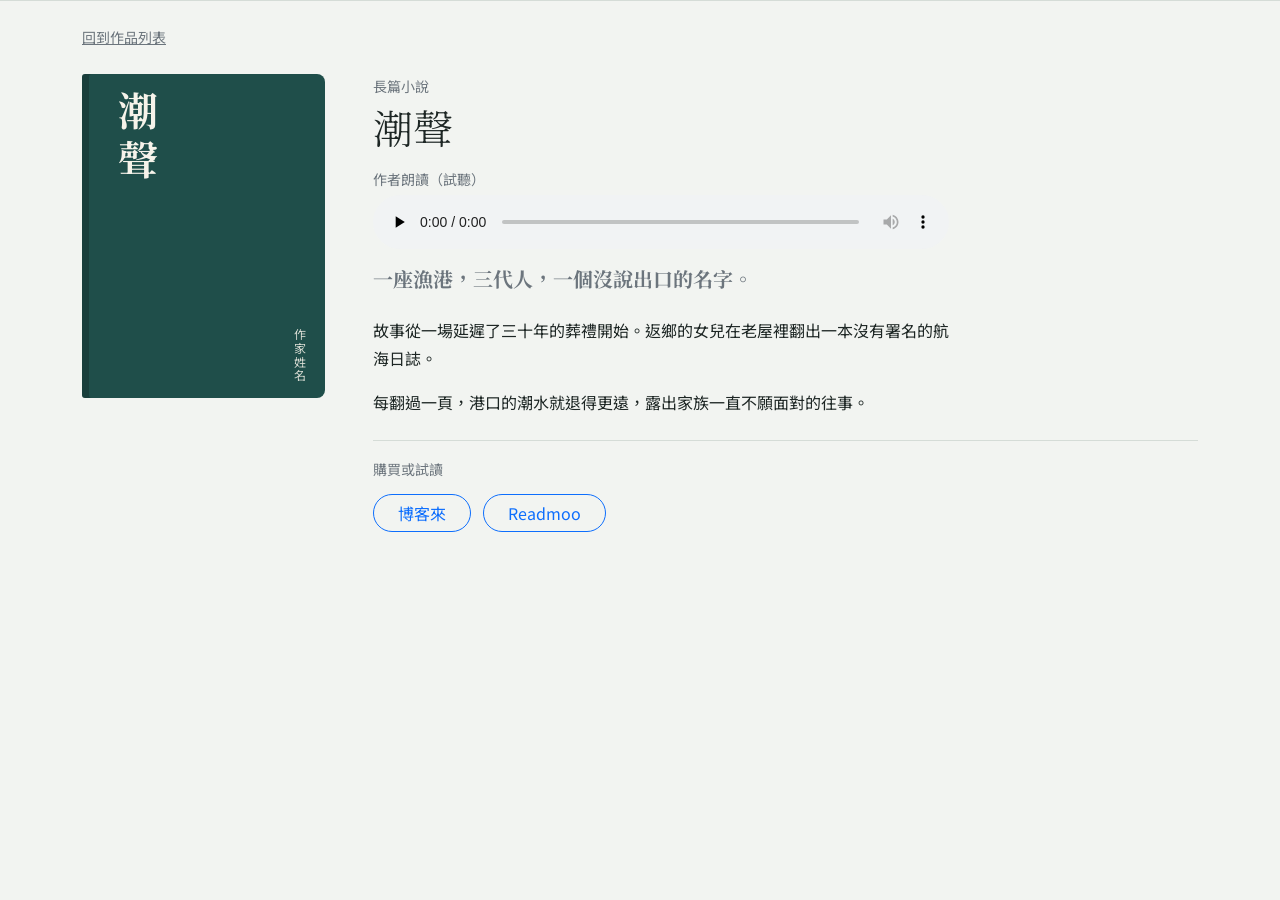
==== work-1.html @ 54c9a1f9 "隱藏網址" ====
<!DOCTYPE html>
<html lang="zh-Hant">
<head>
<meta charset="utf-8">
<meta name="viewport" content="width=device-width, initial-scale=1, viewport-fit=cover">
<title>潮聲｜作家姓名</title>
<meta name="description" content="潮聲（長篇小說）：一座漁港，三代人，一個沒說出口的名字。">
<link rel="preconnect" href="https://fonts.googleapis.com">
<link href="https://fonts.googleapis.com/css2?family=Noto+Sans+TC:wght@400;500&family=Noto+Serif+TC:wght@600;700&display=swap" rel="stylesheet">
<!-- Bootstrap：本地檔案，不使用 CDN -->
<link rel="stylesheet" href="css/bootstrap.min.css">
<link rel="stylesheet" href="css/site.css">
<!-- 自訂 JS（深淺色、GA 統計）：放在 head，讓深淺色在畫面繪製前就設定好 -->
<script src="js/app.js"></script>

<!-- Google tag (gtag.js) -->
<script async src="https://www.googletagmanager.com/gtag/js?id=G-4Z36X9TCG8"></script>
<script>
  window.dataLayer = window.dataLayer || [];
  function gtag(){dataLayer.push(arguments);}
  gtag('js', new Date());

  gtag('config', 'G-4Z36X9TCG8');
</script>

</head>
<body>
<div class="border-bottom small text-secondary">
  <!-- <div class="container py-2">範本預覽：文字與連結皆為示範內容</div> -->
</div>
<main class="container">
  <a class="d-inline-block small text-secondary mt-4" href="index.html">回到作品列表</a>
  <article class="row g-4 g-md-5 py-4 mb-4">
    <div class="col-12 col-md-4 col-lg-3">
      <div class="cover work-cover" style="--c:#1f4e4a"><span class="t">潮聲</span><span class="a">作家姓名</span></div>
    </div>
    <div class="col-12 col-md-8 col-lg-9">
      <p class="small text-secondary mb-0">長篇小說</p>
      <h1 class="display-6 mt-1 mb-1">潮聲</h1>
      <div class="audio-box my-3">
        <p class="small text-secondary mb-1">作者朗讀（試聽）</p>
        <audio controls preload="none" src="audio/work-1.wav" data-audio="work-1" data-title="潮聲">您的瀏覽器不支援音訊播放。</audio>
      </div>
      <p class="serif fs-5 text-secondary mb-4">一座漁港，三代人，一個沒說出口的名字。</p>
      <p class="text-narrow">故事從一場延遲了三十年的葬禮開始。返鄉的女兒在老屋裡翻出一本沒有署名的航海日誌。</p>
      <p class="text-narrow">每翻過一頁，港口的潮水就退得更遠，露出家族一直不願面對的往事。</p>
      <div class="border-top mt-4 pt-3">
        <p class="small text-secondary mb-2">購買或試讀</p>
        <a class="btn btn-outline-primary rounded-pill px-4 me-2 my-1" href="https://example.com/" target="_blank" rel="noopener" data-out="work-1" data-title="潮聲">博客來</a>
        <a class="btn btn-outline-primary rounded-pill px-4 me-2 my-1" href="https://example.com/" target="_blank" rel="noopener" data-out="work-1" data-title="潮聲">Readmoo</a>
      </div>
    </div>
  </article>
</main>

<!-- <footer class="border-top small text-secondary mt-4 py-4">
  <div class="container">請把作家姓名、封面、簡介與購買連結換成你自己的內容。</div>
</footer> -->

<!-- Bootstrap JS：本地檔案，不使用 CDN -->
<script src="js/bootstrap.bundle.min.js"></script>
</body>
</html>
---- css/site.css ----
/* 作家導覽頁：只放 Bootstrap 沒有的部分（書封、字型、配色變數） */
:root,[data-bs-theme="light"]{
  --bs-body-bg:#f2f4f1;--bs-body-color:#1d2624;--bs-secondary-color:#5f6b67;
  --bs-border-color:#d5dcd7;--bs-primary:#1f4e4a;--bs-primary-rgb:31,78,74;
  --bs-link-color:#1f4e4a;--bs-link-hover-color:#143634;
  --surface:#fff;
}
[data-bs-theme="dark"]{
  --bs-body-bg:#111614;--bs-body-color:#e6ebe8;--bs-secondary-color:#9aa6a1;
  --bs-border-color:#2b3532;--bs-primary:#7fc1b8;--bs-primary-rgb:127,193,184;
  --bs-link-color:#7fc1b8;--bs-link-hover-color:#a6d8d1;
  --surface:#1a211f;
}
body{font-family:"Noto Sans TC","PingFang TC","Microsoft JhengHei",system-ui,sans-serif;line-height:1.75;
  padding-top:env(safe-area-inset-top,0px);padding-bottom:env(safe-area-inset-bottom,0px)}
h1,h2,h3,.serif{font-family:"Noto Serif TC","Songti TC","PMingLiU",serif;font-weight:700;line-height:1.35}
.site-title{font-size:clamp(2.4rem,9vw,4.5rem);letter-spacing:.08em}
.lead-narrow{max-width:30em}
.text-narrow{max-width:36em}

/* 書封 */
.cover{aspect-ratio:3/4;background:var(--c);color:#f6f3ea;display:flex;justify-content:space-between;
  padding:1rem .9rem;border-radius:3px 8px 8px 3px;box-shadow:inset 7px 0 0 rgba(0,0,0,.2)}
.cover .t{writing-mode:vertical-rl;font-family:"Noto Serif TC","Songti TC",serif;font-weight:700;
  font-size:clamp(1.7rem,6.5vw,2.5rem);letter-spacing:.22em;margin-left:.4rem}
.cover .a{writing-mode:vertical-rl;align-self:flex-end;font-size:.75rem;opacity:.85;letter-spacing:.15em}
.work-cover{max-width:260px}
.card-link{text-decoration:none;color:inherit;display:block}
.card-link:hover .line{text-decoration:underline}

/* 按鈕與進度條配色 */
.btn-outline-primary{--bs-btn-hover-color:var(--bs-body-bg)}
[data-bs-theme="dark"] .btn-outline-primary{--bs-btn-hover-color:#0f1715}
.progress{height:6px;min-width:80px;background:var(--bs-border-color)}
.btn-pill{border-radius:50rem;--bs-btn-bg:var(--surface);--bs-btn-border-color:var(--bs-border-color);--bs-btn-color:var(--bs-body-color)}
pre{background:var(--surface);border:1px solid var(--bs-border-color);border-radius:.4rem;padding:1rem;font-size:.8rem}
.list-group-item{background:transparent}
a:focus-visible,button:focus-visible{outline:2px solid var(--bs-primary);outline-offset:3px}

/* 實心主色按鈕（Modal 用） */
.btn-primary{--bs-btn-bg:var(--bs-primary);--bs-btn-border-color:var(--bs-primary);--bs-btn-color:#fff;
  --bs-btn-hover-bg:var(--bs-link-hover-color);--bs-btn-hover-border-color:var(--bs-link-hover-color);--bs-btn-hover-color:#fff;
  --bs-btn-active-bg:var(--bs-link-hover-color);--bs-btn-active-border-color:var(--bs-link-hover-color)}
[data-bs-theme="dark"] .btn-primary{--bs-btn-color:#0f1715;--bs-btn-hover-color:#0f1715}

/* 作品頁音檔播放器 */
.audio-box audio{width:100%;max-width:36em;display:block}
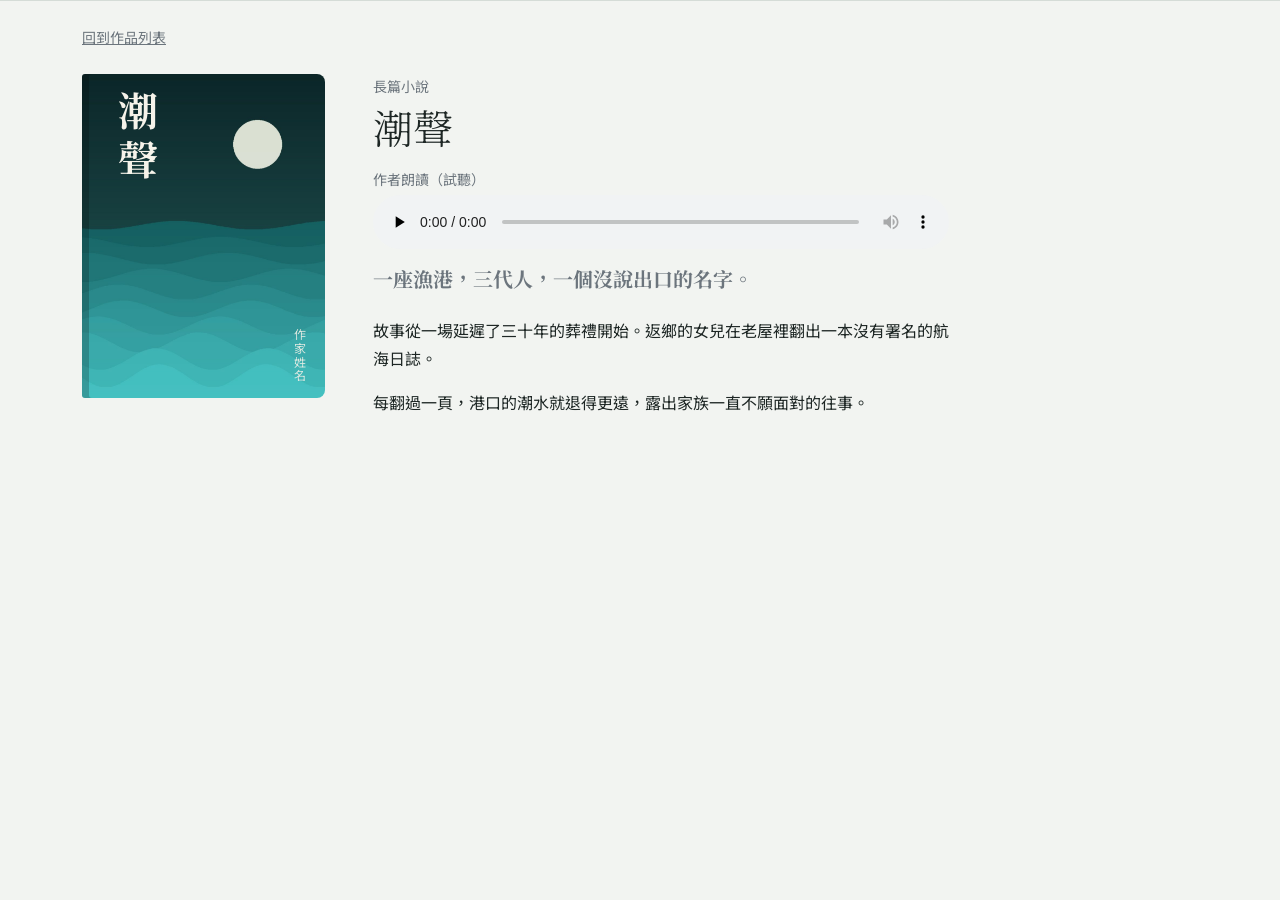
==== commit 9a916960: "背景改bg圖" ====
--- a/work-1.html
+++ b/work-1.html
@@ -14,13 +14,13 @@
 <script src="js/app.js"></script>
 
 <!-- Google tag (gtag.js) -->
-<script async src="https://www.googletagmanager.com/gtag/js?id=G-4Z36X9TCG8"></script>
+<script async src="https://www.googletagmanager.com/gtag/js?id=G-K89PV6KNY3"></script>
 <script>
   window.dataLayer = window.dataLayer || [];
   function gtag(){dataLayer.push(arguments);}
   gtag('js', new Date());
 
-  gtag('config', 'G-4Z36X9TCG8');
+  gtag('config', 'G-K89PV6KNY3');
 </script>
 
 </head>
@@ -31,9 +31,20 @@
 <main class="container">
   <a class="d-inline-block small text-secondary mt-4" href="index.html">回到作品列表</a>
   <article class="row g-4 g-md-5 py-4 mb-4">
+
     <div class="col-12 col-md-4 col-lg-3">
-      <div class="cover work-cover" style="--c:#1f4e4a"><span class="t">潮聲</span><span class="a">作家姓名</span></div>
+      <div class="cover work-cover" style="background-image:url('image/01chaosheng.jpg')">
+        <span class="t">潮聲</span><span class="a">作家姓名</span>
+      </div>
     </div>
+    
+
+    <!-- <div class="col-12 col-md-4 col-lg-3">
+      <div class="cover work-cover" style="--c:#1f4e4a">
+        <span class="t">潮聲</span><span class="a">作家姓名</span>
+      </div>
+    </div> -->
+
     <div class="col-12 col-md-8 col-lg-9">
       <p class="small text-secondary mb-0">長篇小說</p>
       <h1 class="display-6 mt-1 mb-1">潮聲</h1>
@@ -44,11 +55,15 @@
       <p class="serif fs-5 text-secondary mb-4">一座漁港，三代人，一個沒說出口的名字。</p>
       <p class="text-narrow">故事從一場延遲了三十年的葬禮開始。返鄉的女兒在老屋裡翻出一本沒有署名的航海日誌。</p>
       <p class="text-narrow">每翻過一頁，港口的潮水就退得更遠，露出家族一直不願面對的往事。</p>
-      <div class="border-top mt-4 pt-3">
+
+
+      <!-- <div class="border-top mt-4 pt-3">
         <p class="small text-secondary mb-2">購買或試讀</p>
         <a class="btn btn-outline-primary rounded-pill px-4 me-2 my-1" href="https://example.com/" target="_blank" rel="noopener" data-out="work-1" data-title="潮聲">博客來</a>
         <a class="btn btn-outline-primary rounded-pill px-4 me-2 my-1" href="https://example.com/" target="_blank" rel="noopener" data-out="work-1" data-title="潮聲">Readmoo</a>
-      </div>
+      </div> -->
+
+
     </div>
   </article>
 </main>
--- a/css/site.css
+++ b/css/site.css
@@ -45,3 +45,13 @@
 
 /* 作品頁音檔播放器 */
 .audio-box audio{width:100%;max-width:36em;display:block}
+
+
+
+.cover {
+  background-color: var(--c);          /* 備用色 */
+  background-image: var(--img);
+  background-size: cover;              /* 填滿並裁切 */
+  background-position: center;
+  background-repeat: no-repeat;
+}
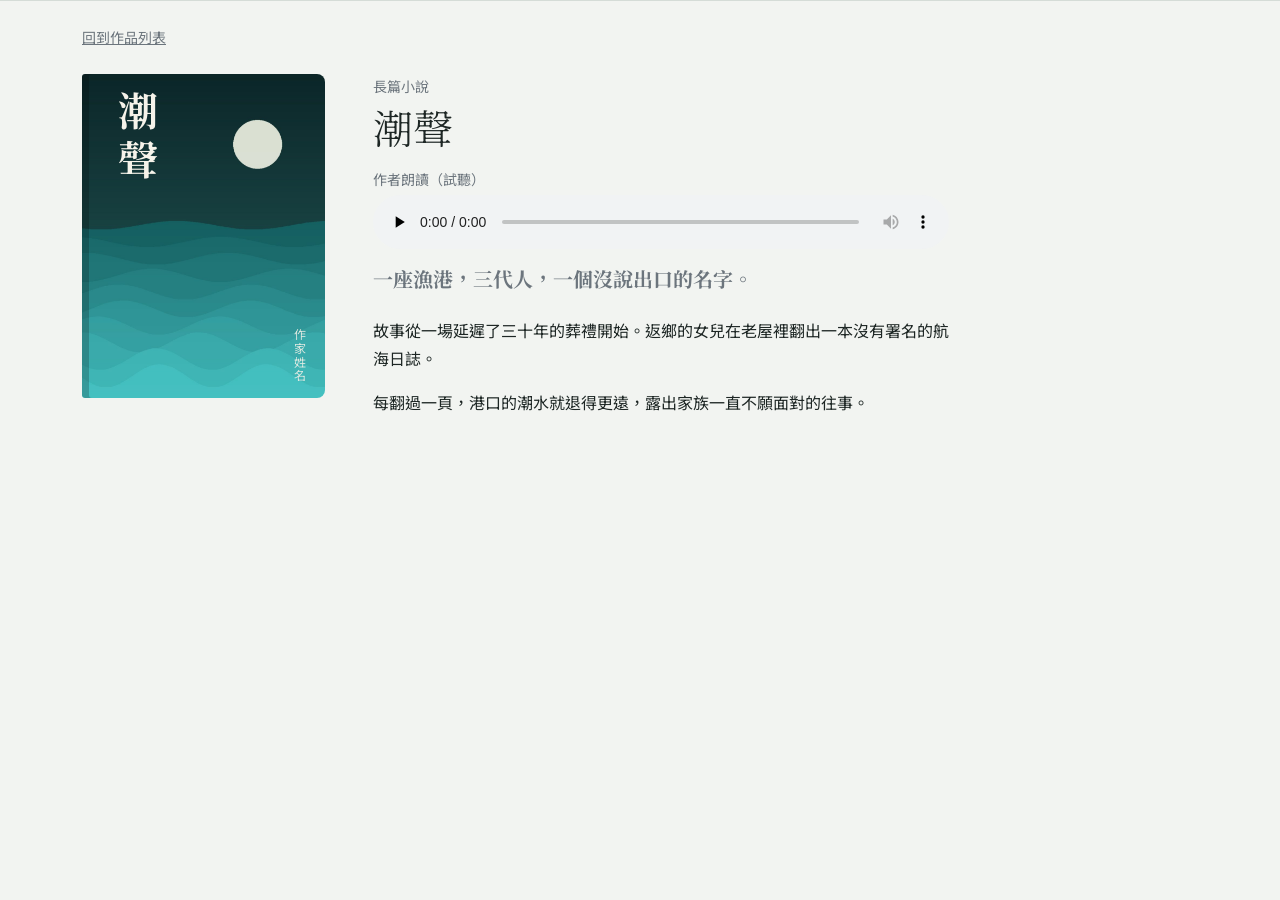
==== commit 373c9ac6: "減少「GA代碼」和「BG改img」" ====
--- a/work-1.html
+++ b/work-1.html
@@ -12,18 +12,8 @@
 <link rel="stylesheet" href="css/site.css">
 <!-- 自訂 JS（深淺色、GA 統計）：放在 head，讓深淺色在畫面繪製前就設定好 -->
 <script src="js/app.js"></script>
+</head>
 
-<!-- Google tag (gtag.js) -->
-<script async src="https://www.googletagmanager.com/gtag/js?id=G-K89PV6KNY3"></script>
-<script>
-  window.dataLayer = window.dataLayer || [];
-  function gtag(){dataLayer.push(arguments);}
-  gtag('js', new Date());
-
-  gtag('config', 'G-K89PV6KNY3');
-</script>
-
-</head>
 <body>
 <div class="border-bottom small text-secondary">
   <!-- <div class="container py-2">範本預覽：文字與連結皆為示範內容</div> -->
@@ -33,17 +23,11 @@
   <article class="row g-4 g-md-5 py-4 mb-4">
 
     <div class="col-12 col-md-4 col-lg-3">
-      <div class="cover work-cover" style="background-image:url('image/01chaosheng.jpg')">
+      <div class="cover work-cover">
+        <img class="cover-img" src="image/01chaosheng.jpg" alt="" width="900" height="1200">
         <span class="t">潮聲</span><span class="a">作家姓名</span>
       </div>
     </div>
-    
-
-    <!-- <div class="col-12 col-md-4 col-lg-3">
-      <div class="cover work-cover" style="--c:#1f4e4a">
-        <span class="t">潮聲</span><span class="a">作家姓名</span>
-      </div>
-    </div> -->
 
     <div class="col-12 col-md-8 col-lg-9">
       <p class="small text-secondary mb-0">長篇小說</p>
@@ -55,14 +39,6 @@
       <p class="serif fs-5 text-secondary mb-4">一座漁港，三代人，一個沒說出口的名字。</p>
       <p class="text-narrow">故事從一場延遲了三十年的葬禮開始。返鄉的女兒在老屋裡翻出一本沒有署名的航海日誌。</p>
       <p class="text-narrow">每翻過一頁，港口的潮水就退得更遠，露出家族一直不願面對的往事。</p>
-
-
-      <!-- <div class="border-top mt-4 pt-3">
-        <p class="small text-secondary mb-2">購買或試讀</p>
-        <a class="btn btn-outline-primary rounded-pill px-4 me-2 my-1" href="https://example.com/" target="_blank" rel="noopener" data-out="work-1" data-title="潮聲">博客來</a>
-        <a class="btn btn-outline-primary rounded-pill px-4 me-2 my-1" href="https://example.com/" target="_blank" rel="noopener" data-out="work-1" data-title="潮聲">Readmoo</a>
-      </div> -->
-
 
     </div>
   </article>
--- a/css/site.css
+++ b/css/site.css
@@ -19,8 +19,11 @@
 .text-narrow{max-width:36em}
 
 /* 書封 */
-.cover{aspect-ratio:3/4;background:var(--c);color:#f6f3ea;display:flex;justify-content:space-between;
-  padding:1rem .9rem;border-radius:3px 8px 8px 3px;box-shadow:inset 7px 0 0 rgba(0,0,0,.2)}
+.cover{position:relative;overflow:hidden;aspect-ratio:3/4;background:var(--c,#2b3532);color:#f6f3ea;display:flex;justify-content:space-between;
+  padding:1rem .9rem;border-radius:3px 8px 8px 3px}
+.cover-img{position:absolute;inset:0;width:100%;height:100%;object-fit:cover;object-position:center;z-index:0}
+.cover::after{content:"";position:absolute;inset:0;border-radius:inherit;box-shadow:inset 7px 0 0 rgba(0,0,0,.2);pointer-events:none;z-index:1}
+.cover .t,.cover .a{position:relative;z-index:2}
 .cover .t{writing-mode:vertical-rl;font-family:"Noto Serif TC","Songti TC",serif;font-weight:700;
   font-size:clamp(1.7rem,6.5vw,2.5rem);letter-spacing:.22em;margin-left:.4rem}
 .cover .a{writing-mode:vertical-rl;align-self:flex-end;font-size:.75rem;opacity:.85;letter-spacing:.15em}
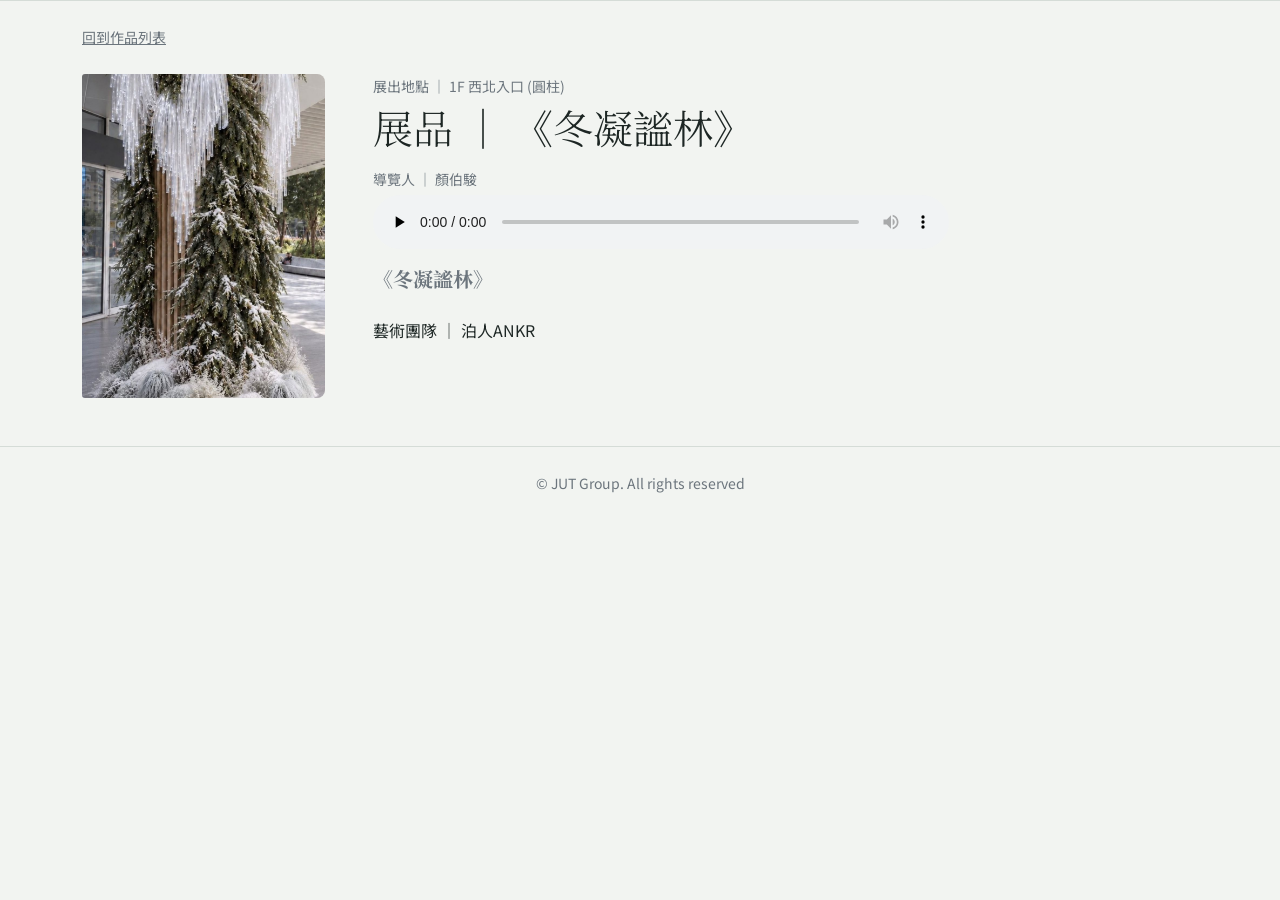
==== commit 552aa0a8: "行銷提供文字" ====
--- a/work-1.html
+++ b/work-1.html
@@ -3,20 +3,19 @@
 <head>
 <meta charset="utf-8">
 <meta name="viewport" content="width=device-width, initial-scale=1, viewport-fit=cover">
-<title>潮聲｜作家姓名</title>
+<title>展品 │ 《冬凝謐林》</title>
 <meta name="description" content="潮聲（長篇小說）：一座漁港，三代人，一個沒說出口的名字。">
 <link rel="preconnect" href="https://fonts.googleapis.com">
 <link href="https://fonts.googleapis.com/css2?family=Noto+Sans+TC:wght@400;500&family=Noto+Serif+TC:wght@600;700&display=swap" rel="stylesheet">
-<!-- Bootstrap：本地檔案，不使用 CDN -->
+
 <link rel="stylesheet" href="css/bootstrap.min.css">
 <link rel="stylesheet" href="css/site.css">
-<!-- 自訂 JS（深淺色、GA 統計）：放在 head，讓深淺色在畫面繪製前就設定好 -->
 <script src="js/app.js"></script>
 </head>
 
 <body>
 <div class="border-bottom small text-secondary">
-  <!-- <div class="container py-2">範本預覽：文字與連結皆為示範內容</div> -->
+  <!-- <div class="container py-2"></div> -->
 </div>
 <main class="container">
   <a class="d-inline-block small text-secondary mt-4" href="index.html">回到作品列表</a>
@@ -24,29 +23,26 @@
 
     <div class="col-12 col-md-4 col-lg-3">
       <div class="cover work-cover">
-        <img class="cover-img" src="image/01chaosheng.jpg" alt="" width="900" height="1200">
-        <span class="t">潮聲</span><span class="a">作家姓名</span>
+        <img class="cover-img" src="image/img01.jpg" alt="" width="900" height="1200">
       </div>
     </div>
 
     <div class="col-12 col-md-8 col-lg-9">
-      <p class="small text-secondary mb-0">長篇小說</p>
-      <h1 class="display-6 mt-1 mb-1">潮聲</h1>
+      <p class="small text-secondary mb-0">展出地點 │ 1F 西北入口 (圓柱)</p>
+      <h1 class="display-6 mt-1 mb-1">展品 │ 《冬凝謐林》</h1>
       <div class="audio-box my-3">
-        <p class="small text-secondary mb-1">作者朗讀（試聽）</p>
-        <audio controls preload="none" src="audio/work-1.wav" data-audio="work-1" data-title="潮聲">您的瀏覽器不支援音訊播放。</audio>
+        <p class="small text-secondary mb-1">導覽人 │ 顏伯駿</p>
+        <audio controls preload="none" src="audio/work-1.wav" data-audio="audio-1" data-title="潮聲">您的瀏覽器不支援音訊播放。</audio>
       </div>
-      <p class="serif fs-5 text-secondary mb-4">一座漁港，三代人，一個沒說出口的名字。</p>
-      <p class="text-narrow">故事從一場延遲了三十年的葬禮開始。返鄉的女兒在老屋裡翻出一本沒有署名的航海日誌。</p>
-      <p class="text-narrow">每翻過一頁，港口的潮水就退得更遠，露出家族一直不願面對的往事。</p>
-
+      <p class="serif fs-5 text-secondary mb-4">《冬凝謐林》</p>
+      <p class="text-narrow">藝術團隊 │ 泊人ANKR</p>
     </div>
   </article>
 </main>
 
-<!-- <footer class="border-top small text-secondary mt-4 py-4">
-  <div class="container">請把作家姓名、封面、簡介與購買連結換成你自己的內容。</div>
-</footer> -->
+<footer class="border-top small text-secondary mt-4 py-4">
+  <div class="container" style="text-align: center;">© JUT Group. All rights reserved</div>
+</footer>
 
 <!-- Bootstrap JS：本地檔案，不使用 CDN -->
 <script src="js/bootstrap.bundle.min.js"></script>
--- a/css/site.css
+++ b/css/site.css
@@ -15,14 +15,16 @@
   padding-top:env(safe-area-inset-top,0px);padding-bottom:env(safe-area-inset-bottom,0px)}
 h1,h2,h3,.serif{font-family:"Noto Serif TC","Songti TC","PMingLiU",serif;font-weight:700;line-height:1.35}
 .site-title{font-size:clamp(2.4rem,9vw,4.5rem);letter-spacing:.08em}
-.lead-narrow{max-width:30em}
+/* .lead-narrow{max-width:30em} */
 .text-narrow{max-width:36em}
 
 /* 書封 */
 .cover{position:relative;overflow:hidden;aspect-ratio:3/4;background:var(--c,#2b3532);color:#f6f3ea;display:flex;justify-content:space-between;
   padding:1rem .9rem;border-radius:3px 8px 8px 3px}
 .cover-img{position:absolute;inset:0;width:100%;height:100%;object-fit:cover;object-position:center;z-index:0}
-.cover::after{content:"";position:absolute;inset:0;border-radius:inherit;box-shadow:inset 7px 0 0 rgba(0,0,0,.2);pointer-events:none;z-index:1}
+.cover::after{content:"";position:absolute;inset:0;border-radius:inherit;
+  /* box-shadow:inset 7px 0 0 rgba(0,0,0,.2); */
+  pointer-events:none;z-index:1}
 .cover .t,.cover .a{position:relative;z-index:2}
 .cover .t{writing-mode:vertical-rl;font-family:"Noto Serif TC","Songti TC",serif;font-weight:700;
   font-size:clamp(1.7rem,6.5vw,2.5rem);letter-spacing:.22em;margin-left:.4rem}
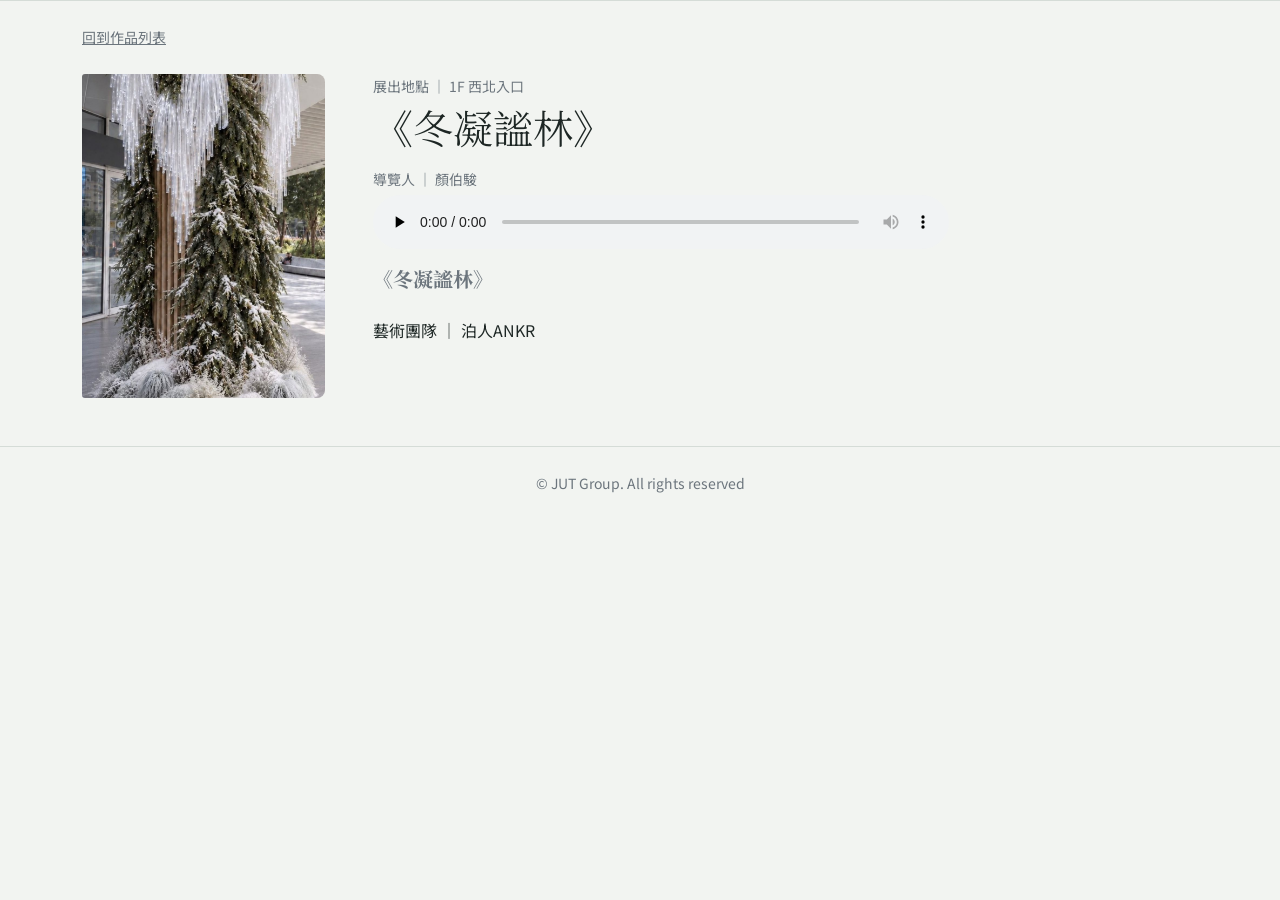
==== commit b6dfebf7: "改footer和間距" ====
--- a/work-1.html
+++ b/work-1.html
@@ -28,8 +28,8 @@
     </div>
 
     <div class="col-12 col-md-8 col-lg-9">
-      <p class="small text-secondary mb-0">展出地點 │ 1F 西北入口 (圓柱)</p>
-      <h1 class="display-6 mt-1 mb-1">展品 │ 《冬凝謐林》</h1>
+      <p class="small text-secondary mb-0">展出地點 │ 1F 西北入口</p>
+      <h1 class="display-6 mt-1 mb-1">《冬凝謐林》</h1>
       <div class="audio-box my-3">
         <p class="small text-secondary mb-1">導覽人 │ 顏伯駿</p>
         <audio controls preload="none" src="audio/work-1.wav" data-audio="audio-1" data-title="潮聲">您的瀏覽器不支援音訊播放。</audio>
